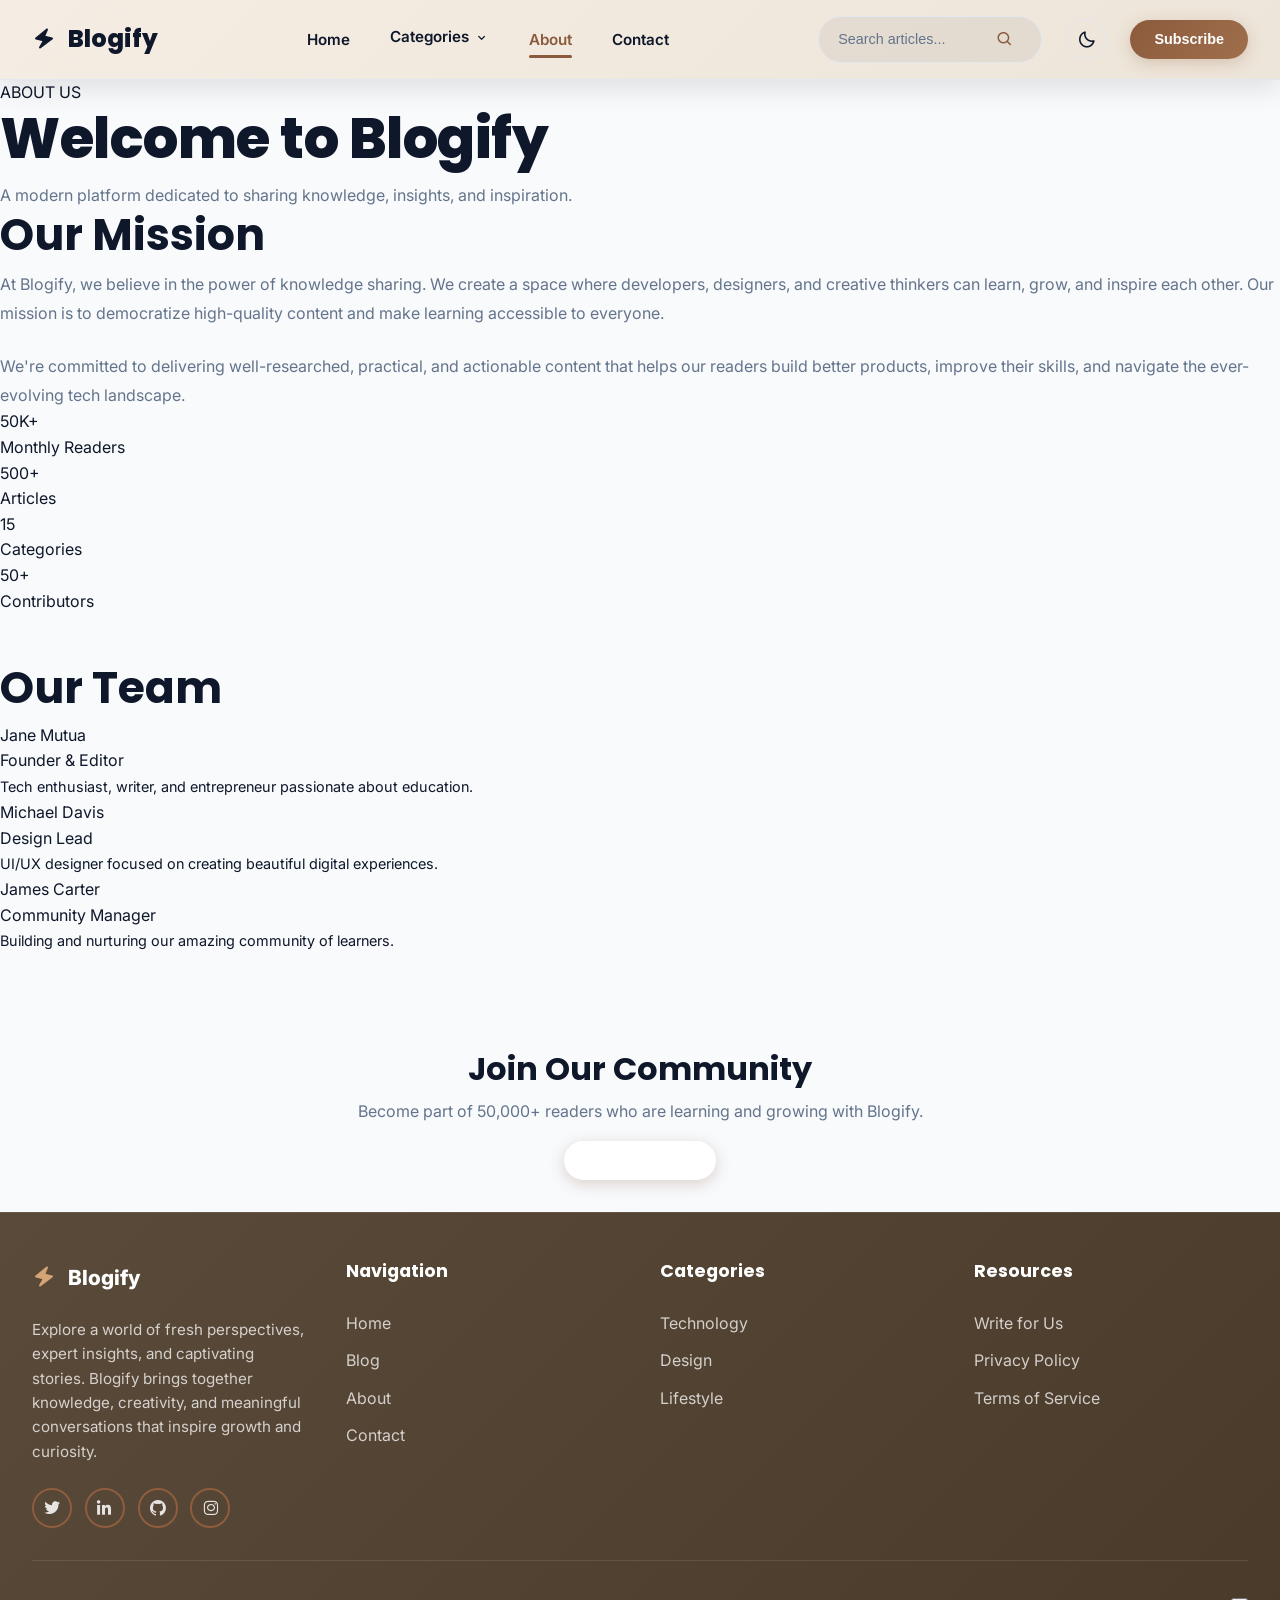
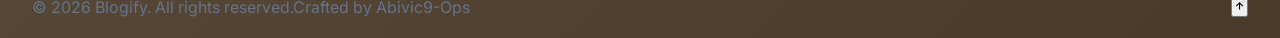
==== about.html @ 75403046 "Added the index and about pages" ====
<!DOCTYPE html>
<html lang="en">

<head>
    <meta charset="UTF-8">
    <meta name="viewport" content="width=device-width, initial-scale=1.0">
    <title>Contact Page | Blogify</title>
    <!-- Boxicons Icon Library -->
    <link href='https://unpkg.com/boxicons@2.1.4/css/boxicons.min.css' rel='stylesheet'>
    <!-- Single Consolidated Stylesheet -->
    <link rel="stylesheet" href="style.css">
    <link rel="preconnect" href="https://fonts.googleapis.com">
    <link rel="preconnect" href="https://fonts.gstatic.com" crossorigin>
    <link
        href="https://fonts.googleapis.com/css2?family=Poppins:wght@400;500;600;700&family=Inter:wght@300;400;500;600&family=Manrope:wght@400;600;700&display=swap"
        rel="stylesheet">
</head>

<body>
    <nav class="navbar">
        <div class="navbar-container">
            <div class="logo">
                <i class='bx bxs-zap'></i>
                <span class="logo-text">Blogify</span>
            </div>
            <button class="hamburger" id="hamburger">
                <span></span><span></span><span></span></button>
            <ul class="nav-menu" id="nav-menu">
                <li><a href="index.html" class="nav-link">Home</a></li>
                <li class="dropdown"><a href="blog.html" class="nav-link dropdown-toggle">
                        Categories
                        <i class='bx bx-chevron-down'></i>
                    </a>

                    <ul class="dropdown-menu">
                        <li><a href="#">Technology</a></li>
                        <li><a href="#">Programming</a></li>
                        <li><a href="#">AI & Machine Learning</a></li>
                        <li><a href="#">Web Development</a></li>
                        <li><a href="#">UI/UX Design</a></li>
                        <li><a href="#">Cybersecurity</a></li>
                    </ul>
                </li>
                <li><a href="about.html" class="nav-link ">About</a></li>
                <li><a href="contact.html" class="nav-link">Contact</a></li>
            </ul>
            <div class="navbar-right">
                <div class="search-bar">
                    <input type="text" placeholder="Search articles..." class="search-input">
                    <button class="search-btn"><i class='bx bx-search'></i></button>
                </div>
                <button class="dark-mode-toggle" id="dark-mode-toggle">
                    <i class='bx bx-moon'></i>
                </button>
                <button class="subscribe-btn">Subscribe</button>
            </div>
        </div>
    </nav>

      <div class="about-section">
        <span class="section-label">ABOUT US</span>
        <h1 class="hero-title">Welcome to Blogify</h1>
        <p class="hero-subtitle">A modern platform dedicated to sharing knowledge, insights, and inspiration.</p>

        <div class="about-grid">
            <div>
                <h2>Our Mission</h2>
                <p>At Blogify, we believe in the power of knowledge sharing. We create a space where developers, designers, and creative thinkers can learn, grow, and inspire each other. Our mission is to democratize high-quality content and make learning accessible to everyone.</p>
                <p style="margin-top: 1.5rem;">We're committed to delivering well-researched, practical, and actionable content that helps our readers build better products, improve their skills, and navigate the ever-evolving tech landscape.</p>
            </div>
            <div class="about-image"></div>
        </div>

        <div class="stats-grid">
            <div class="stat-card">
                <div class="stat-number">50K+</div>
                <div class="stat-label">Monthly Readers</div>
            </div>
            <div class="stat-card">
                <div class="stat-number">500+</div>
                <div class="stat-label">Articles</div>
            </div>
            <div class="stat-card">
                <div class="stat-number">15</div>
                <div class="stat-label">Categories</div>
            </div>
            <div class="stat-card">
                <div class="stat-number">50+</div>
                <div class="stat-label">Contributors</div>
            </div>
        </div>

        <h2 style="margin-top: 3rem;">Our Team</h2>
        <div class="team-grid">
            <div class="team-member">
                <div class="team-avatar"></div>
                <div class="team-name">Jane Mutua</div>
                <div class="team-role">Founder & Editor</div>
                <p style="font-size: 0.9rem; color: var(--text-light);">Tech enthusiast, writer, and entrepreneur passionate about education.</p>
            </div>
            <div class="team-member">
                <div class="team-avatar"></div>
                <div class="team-name">Michael Davis</div>
                <div class="team-role">Design Lead</div>
                <p style="font-size: 0.9rem; color: var(--text-light);">UI/UX designer focused on creating beautiful digital experiences.</p>
            </div>
            <div class="team-member">
                <div class="team-avatar"></div>
                <div class="team-name">James Carter</div>
                <div class="team-role">Community Manager</div>
                <p style="font-size: 0.9rem; color: var(--text-light);">Building and nurturing our amazing community of learners.</p>
            </div>
        </div>

        <div style="margin-top: 4rem; padding: 2rem; background: linear-gradient(135deg, var(--primary-purple) 0%, var(--primary-violet) 100%); border-radius: 12px; color: white; text-align: center;">
            <h3>Join Our Community</h3>
            <p>Become part of 50,000+ readers who are learning and growing with Blogify.</p>
            <button class="subscribe-btn" style="margin-top: 1rem; background: white; color: var(--primary-purple);">Subscribe Now</button>
        </div>
    </div>


    <footer class="footer">
        <div class="footer-container">
            <div class="footer-section">
                <div class="footer-logo">
                    <i class='bx bxs-zap'></i>
                    <span class="logo-text">Blogify</span>
                </div>
                <p class="footer-desc">
                    Explore a world of fresh perspectives, expert insights, and captivating stories. Blogify brings
                    together knowledge, creativity, and meaningful conversations that inspire growth and curiosity.
                </p>
                <div class="footer-social-handles">
                    <div class="social-icon"><i class='bx bxl-twitter'></i></div>
                    <div class="social-icon"><i class='bx bxl-linkedin'></i></div>
                    <div class="social-icon"><i class='bx bxl-github'></i></div>
                    <div class="social-icon"><i class='bx bxl-instagram'></i></div>
                </div>
            </div>
            <div class="footer-section">
                <h4 class="footer-title">Navigation</h4>
                <ul class="footer-links">
                    <li><a href="index.html">Home</a></li>
                    <li><a href="blog.html">Blog</a></li>
                    <li><a href="about.html">About</a></li>
                    <li><a href="contact.html">Contact</a></li>
                </ul>
            </div>
            <div class="footer-section">
                <h4 class="footer-title">Categories</h4>
                <ul class="footer-links">
                    <li><a href="#">Technology</a></li>
                    <li><a href="#">Design</a></li>
                    <li><a href="#">Lifestyle</a></li>
                </ul>
            </div>
            <div class="footer-section">
                <h4 class="footer-title">Resources</h4>
                <ul class="footer-links">
                    <li><a href="#">Write for Us</a></li>
                    <li><a href="#">Privacy Policy</a></li>
                    <li><a href="#">Terms of Service</a></li>
                </ul>
            </div>
        </div>
        <div class="footer-bottom">
            <p>&copy; 2026 Blogify. All rights reserved.Crafted by Abivic9-Ops</p>
            <button class="back-to-top" id="back-to-top" aria-label="Back to top"><i
                    class='bx bx-up-arrow-alt'></i></button>
        </div>
    </footer>


    <script src="blogify.js"></script>
</body>

</html>
---- style.css ----
/* ========================================
   BLOGIFY - COMPLETE STYLESHEET
   Dark/Light Mode • Sticky Layout • Smooth Transitions
   ======================================== */

/* COLOR SYSTEM WITH DARK MODE */
:root {
    /* Light Mode Colors */
    --bg-primary: #ffffff;
    --bg-secondary: #f8fafc;
    --text-primary: #0f172a;
    --text-secondary: #64748b;
    --accent-primary: #8b5a3c;
    --accent-secondary: #a0704d;
    --accent-tertiary: #d4a574;
    --border-light: #e2e8f0;
    --shadow-sm: 0 2px 4px rgba(0, 0, 0, 0.05);
    --shadow-md: 0 10px 25px rgba(0, 0, 0, 0.1);
    --shadow-lg: 0 20px 40px rgba(0, 0, 0, 0.15);
    --transition-smooth: all 0.35s cubic-bezier(0.4, 0, 0.2, 1);
    --navbar-bg: linear-gradient(135deg, #f5ede3 0%, #ede5d9 100%);
    --footer-bg: linear-gradient(135deg, #5a4a3a 0%, #4a3a2a 100%);
}

body.dark-mode {
    --bg-primary: #1a1a1a;
    --bg-secondary: #2d2d2d;
    --text-primary: #f0f0f0;
    --text-secondary: #b0b0b0;
    --accent-primary: #c89860;
    --accent-secondary: #d4a574;
    --border-light: #404040;
    --navbar-bg: linear-gradient(135deg, #3a3530 0%, #2a241f 100%);
    --footer-bg: linear-gradient(135deg, #2a2420 0%, #1a1410 100%);
}

/* RESET & BASE STYLES */
* {
    margin: 0;
    padding: 0;
    box-sizing: border-box;
}

html {
    scroll-behavior: smooth;
}

body {
    font-family: 'Inter', 'Segoe UI', sans-serif;
    font-size: 16px;
    line-height: 1.6;
    color: var(--text-primary);
    background-color: var(--bg-secondary);
    overflow-x: hidden;
    transition: var(--transition-smooth);
}


/* TYPOGRAPHY */
h1,
h2,
h3,
h4,
h5,
h6 {
    font-family: 'Poppins', 'Segoe UI', sans-serif;
    font-weight: 700;
    line-height: 1.2;
    margin-bottom: 0.5rem;
    color: var(--text-primary);
}

h1 {
    font-size: clamp(2.2rem, 6vw, 3.5rem);
    font-weight: 800;
    letter-spacing: -0.5px;
}

h2 {
    font-size: clamp(1.8rem, 4vw, 2.75rem);
    font-weight: 700;
}

h3 {
    font-size: clamp(1.4rem, 3vw, 2rem);
    font-weight: 700;
}

h4 {
    font-size: 1.25rem;
    font-weight: 600;
}

p {
    color: var(--text-secondary);
    line-height: 1.8;
}

a {
    color: var(--accent-primary);
    text-decoration: none;
    transition: var(--transition-smooth);
}

a:hover {
    color: var(--accent-secondary);
}

.nav-link:hover {
    text-decoration: none;
}

/* NAVBAR (STICKY) */
.navbar {
    position: sticky;
    top: 0;
    z-index: 1000;
    background: var(--navbar-bg);
    box-shadow: var(--shadow-md);
    backdrop-filter: blur(10px);
    border-bottom: 1px solid var(--border-light);
    transition: var(--transition-smooth);
}

.navbar-container {
    max-width: 1440px;
    margin: 0 auto;
    padding: 1rem 2rem;
    display: flex;
    justify-content: space-between;
    align-items: center;
    gap: 2rem;
}

.logo {
    display: flex;
    align-items: center;
    gap: 0.75rem;
    font-family: 'Poppins', sans-serif;
    font-size: 1.5rem;
    font-weight: 800;
    color: var(--text-primary);
    cursor: pointer;
}

.logo-icon {
    font-size: 1.75rem;
    color: var(--accent-primary);
}

.nav-menu {
    display: flex;
    list-style: none;
    gap: 2.5rem;
    align-items: center;
}

.nav-link {
    color: var(--text-primary);
    font-weight: 600;
    font-size: 0.95rem;
    position: relative;
    transition: var(--transition-smooth);
    padding-bottom: 0.25rem;
}

.nav-link::after {
    content: '';
    position: absolute;
    bottom: -5px;
    left: 0;
    width: 0;
    height: 2.5px;
    background: var(--accent-primary);
    transition: width 0.35s ease;
    border-radius: 2px;
}

.nav-link:hover::after,
.nav-link.active::after {
    width: 100%;
}

.nav-link:hover {
    color: var(--accent-secondary);
}

.nav-link.active {
    color: var(--accent-primary);
}

.dropdown-arrow {
    font-size: 0.7rem;
    margin-left: 0.5rem;
    transition: transform 0.3s ease;
}

.navbar-right {
    display: flex;
    align-items: center;
    gap: 1.5rem;
}

.search-bar {
    display: flex;
    align-items: center;
    background: rgba(0, 0, 0, 0.05);
    border-radius: 25px;
    padding: 0.6rem 1.2rem;
    border: 1.5px solid var(--border-light);
    transition: var(--transition-smooth);
}

.search-bar:focus-within {
    background: rgba(0, 0, 0, 0.08);
    border-color: var(--accent-primary);
    box-shadow: 0 0 10px rgba(139, 90, 60, 0.1);
}

.search-input {
    background: none;
    border: none;
    color: var(--text-primary);
    font-size: 0.9rem;
    width: 150px;
    outline: none;
}

.search-input::placeholder {
    color: var(--text-secondary);
}

.search-btn {
    background: none;
    border: none;
    color: var(--accent-primary);
    cursor: pointer;
    font-size: 1.1rem;
    transition: var(--transition-smooth);
    padding: 0.25rem 0.5rem;
    display: flex;
    align-items: center;
}

.search-btn:hover {
    transform: scale(1.15);
    color: var(--accent-secondary);
}

.subscribe-btn {
    padding: 0.7rem 1.5rem;
    background: linear-gradient(135deg, var(--accent-primary), var(--accent-secondary));
    color: #ffffff;
    border: none;
    border-radius: 20px;
    font-weight: 600;
    cursor: pointer;
    transition: var(--transition-smooth);
    font-size: 0.9rem;
    box-shadow: 0 4px 15px rgba(139, 90, 60, 0.25);
}

.subscribe-btn:hover {
    transform: translateY(-2px);
    box-shadow: 0 6px 20px rgba(139, 90, 60, 0.35);
}

.dark-mode-toggle {
    background: none;
    border: 1.5px solid var(--border-light);
    color: var(--text-primary);
    cursor: pointer;
    font-size: 1.2rem;
    padding: 0.5rem;
    border-radius: 20px;
    transition: var(--transition-smooth);
    display: flex;
    align-items: center;
    justify-content: center;
    width: 40px;
    height: 40px;
}

.dark-mode-toggle:hover {
    background: rgba(139, 90, 60, 0.1);
    border-color: var(--accent-primary);
    transform: rotate(20deg);
}

.hamburger {
    display: none;
    flex-direction: column;
    background: none;
    border: none;
    cursor: pointer;
    gap: 6px;
}

.hamburger span {
    width: 25px;
    height: 3px;
    background: var(--text-primary);
    border-radius: 2px;
    transition: var(--transition-smooth);
}

.hamburger.active span:nth-child(1) {
    transform: rotate(45deg) translate(10px, 10px);
}

.hamburger.active span:nth-child(2) {
    opacity: 0;
}

.hamburger.active span:nth-child(3) {
    transform: rotate(-45deg) translate(7px, -7px);
}




.dropdown {
    position: relative;
}

.dropdown-toggle {
    display: flex;
    align-items: center;
    gap: 5px;
}

.dropdown-menu {
    position: absolute;
    top: 120%;
    left: 0;
    min-width: 220px;
    background: #fff;
    border-radius: 12px;
    box-shadow: 0 10px 30px rgba(0, 0, 0, 0.1);
    list-style: none;
    padding: 10px 0;
    opacity: 0;
    visibility: hidden;
    /* transform: translateY(10px); */
    transition: all 0.3s ease;
    z-index: 1000;
}

.dropdown-menu li a {
    display: block;
    padding: 12px 20px;
    color: #333;
    text-decoration: none;
    transition: 0.3s;
}

.dropdown-menu li a:hover {
    background: #f5f5f5;
    color: #6C63FF;
}

.dropdown:hover .dropdown-menu {
    opacity: 1;
    visibility: visible;
    transform: translateY(0);
}

.dropdown:hover .bx-chevron-down {
    transform: rotate(180deg);
}

.bx-chevron-down {
    transition: 0.3s;
}

/* FOOTER (STICKY TO BOTTOM)*/
.footer {
    background: var(--footer-bg);
    color: rgba(255, 255, 255, 0.85);
    padding: 3rem 2rem 1rem;
    margin-top: auto;
    border-top: 1px solid rgba(255, 255, 255, 0.1);
}

.footer-container {
    max-width: 1440px;
    margin: 0 auto;
    display: grid;
    grid-template-columns: repeat(auto-fit, minmax(250px, 1fr));
    gap: 2.5rem;
    margin-bottom: 2rem;
}

.footer-section {
    display: flex;
    flex-direction: column;
    gap: 1rem;
}

.footer-logo {
    display: flex;
    align-items: center;
    gap: 0.75rem;
    font-size: 1.3rem;
    font-weight: 800;
    color: #ffffff;
    margin-bottom: 0.5rem;
}

.footer-logo i {
    font-size: 1.5rem;
    color: var(--accent-tertiary);
}

.footer-desc {
    color: rgba(255, 255, 255, 0.75);
    font-size: 0.95rem;
    line-height: 1.6;
    max-width: 320px;
}

.social-links {
    display: flex;
    gap: 1rem;
    margin-top: 1rem;
}

.footer-social-handles{
    display: flex;
    gap:0.8rem;
    margin-top: 0.5rem;
}

.footer-title {
    font-size: 1.1rem;
    margin-bottom: 0.8rem;
    color: #ffffff;
    font-weight: 700;
}

.footer-links {
    list-style: none;
    display: flex;
    flex-direction: column;
    gap: 0.75rem;
}

.footer-links li {
    transition: var(--transition-smooth);
}

.footer-links a {
    color: rgba(255, 255, 255, 0.75);
    transition: var(--transition-smooth);
    font-size: 1rem;
    display: flex;
    align-items: center;
    gap: 0.4rem;
}

.footer-links a:hover {
    color: #ffffff;
    transform: translateX(4px);
    text-decoration: none;
}

.footer-bottom {
    display: flex;
    justify-content: space-between;
    align-items: center;
    padding-top: 2rem;
    border-top: 1px solid rgba(255, 255, 255, 0.1);
    flex-wrap: wrap;
    gap: 1rem;
}

.footer-copyright {
    color: rgba(255, 255, 255, 0.6);
    font-size: 0.9rem;
}

.footer-legal {
    display: flex;
    gap: 2rem;
    list-style: none;
}

.footer-legal a {
    color: rgba(255, 255, 255, 0.6);
    font-size: 0.9rem;
    transition: var(--transition-smooth);
}

.footer-legal a:hover {
    color: #ffffff;
}


/* Contact Page Styles */
.contact-section {
    max-width: 1000px;
    margin: 0 auto;
    padding: 3rem 2rem;
}

.contact-grid {
    display: grid;
    grid-template-columns: 1fr 1fr;
    gap: 3rem;
    margin: 3rem 0;
}

.contact-form {
    display: flex;
    flex-direction: column;
    gap: 1.5rem;
}

.form-group {
    display: flex;
    flex-direction: column;
}

.form-label {
    font-weight: 600;
    margin-bottom: 0.5rem;
}

.form-input,
.form-textarea {
    padding: 0.75rem 1rem;
    border: 2px solid var(--border-color);
    border-radius: 8px;
    font-size: 1rem;
    font-family: 'Inter', sans-serif;
    transition: var(--transition-smooth);
}

.form-input:focus,
.form-textarea:focus {
    outline: none;
    border-color: var(--primary-purple);
    box-shadow: 0 0 0 3px rgba(124, 58, 237, 0.1);
}

.form-textarea {
    resize: vertical;
    min-height: 150px;
}

.form-submit {
    padding: 1.2rem;
    background: #8e5d3e;
    color: #fff;
    /* background: linear-gradient(135deg, var(--primary-purple), var(--primary-violet));
    color: #8e5d3e;*/
     border:none; 
    border-radius: 12px 18px;
    font-weight: 600;
    cursor: pointer;
    transition: var(--transition-smooth);
}

.form-submit:hover {
    background: #8e5d3e;
    color: #fff;
    transform: translateY(-2px);
    box-shadow: 0 6px 20px rgba(124, 58, 237, 0.4);
}

.contact-info {
    display: flex;
    flex-direction: column;
    gap: 2rem;
}

.info-card {
    padding: 1.5rem;
    background: var(--bg-white);
    border-radius: 12px;
    box-shadow: var(--shadow-md);
    justify-content: center;
}

.info-icon {
    font-size: 1.5rem;
    margin-bottom: 0.5rem;
}

.info-title {
    font-weight: 600;
    margin-bottom: 0.5rem;
}

.info-text {
    color: var(--text-light);
}

.social-icons {
    display: flex;
    gap: 1rem;
    margin-top: 1rem;
}

.social-icon {
    display: inline-flex;
    align-items: center;
    justify-content: center;
    border: 2px solid #8e5d3e;
    width: 40px;
    height: 40px;
    background: var(--bg-light);
    border-radius: 50%;
    cursor: pointer;
    transition: var(--transition-smooth);
}

.social-icon i{
    font-size: 1.2rem;
}

.social-icon:hover {
    background:#8e5d3e;
    color: #fff;
    transform: translateY(-5px);
}

.faq-section {
    margin-top: 4rem;
}

.accordion {
    margin-top: 2rem;
}

.accordion-item {
    margin-bottom: 1rem;
    border: 1px solid var(--border-color);
    border-radius: 8px;
    overflow: hidden;
}

.accordion-header {
    padding: 1.5rem;
    background: var(--bg-white);
    cursor: pointer;
    display: flex;
    justify-content: space-between;
    align-items: center;
    transition: var(--transition-smooth);
}

.accordion-header:hover {
    background: var(--bg-light);
}

.accordion-icon {
color: #8b5a3c;
    font-size:1.8rem;
    transition: transform 0.3s ease;
}

.accordion-item.active .accordion-icon {
    transform: rotate(180deg);
}

.accordion-content {
    max-height: 0;
    overflow: hidden;
    transition: max-height 0.3s ease;
}

.accordion-item.active .accordion-content {
    max-height: 500px;
}

.accordion-text {
    padding: 1.5rem;
    background: var(--bg-light);
    color: var(--text-light);
}

/* Media Query for the contact page */
@media (max-width: 768px) {
    .contact-grid {
        grid-template-columns: 1fr;
    }
}
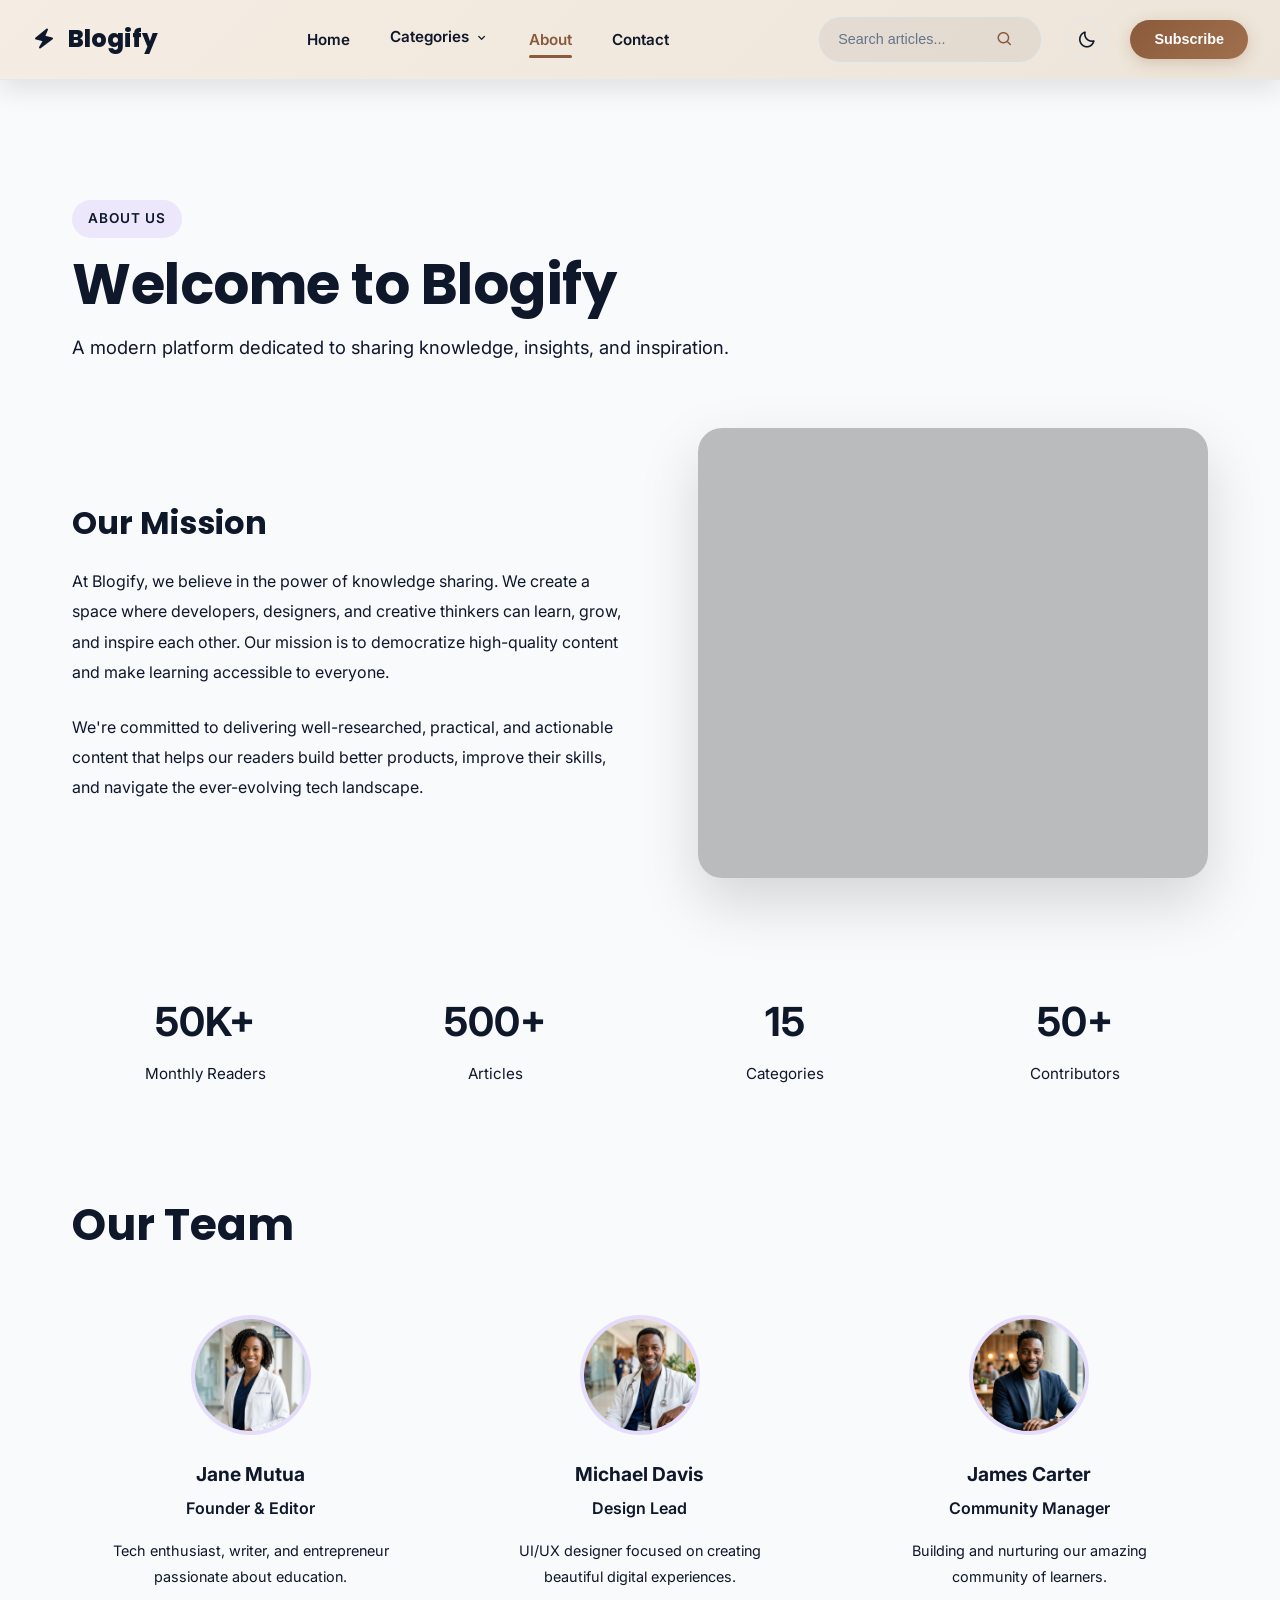
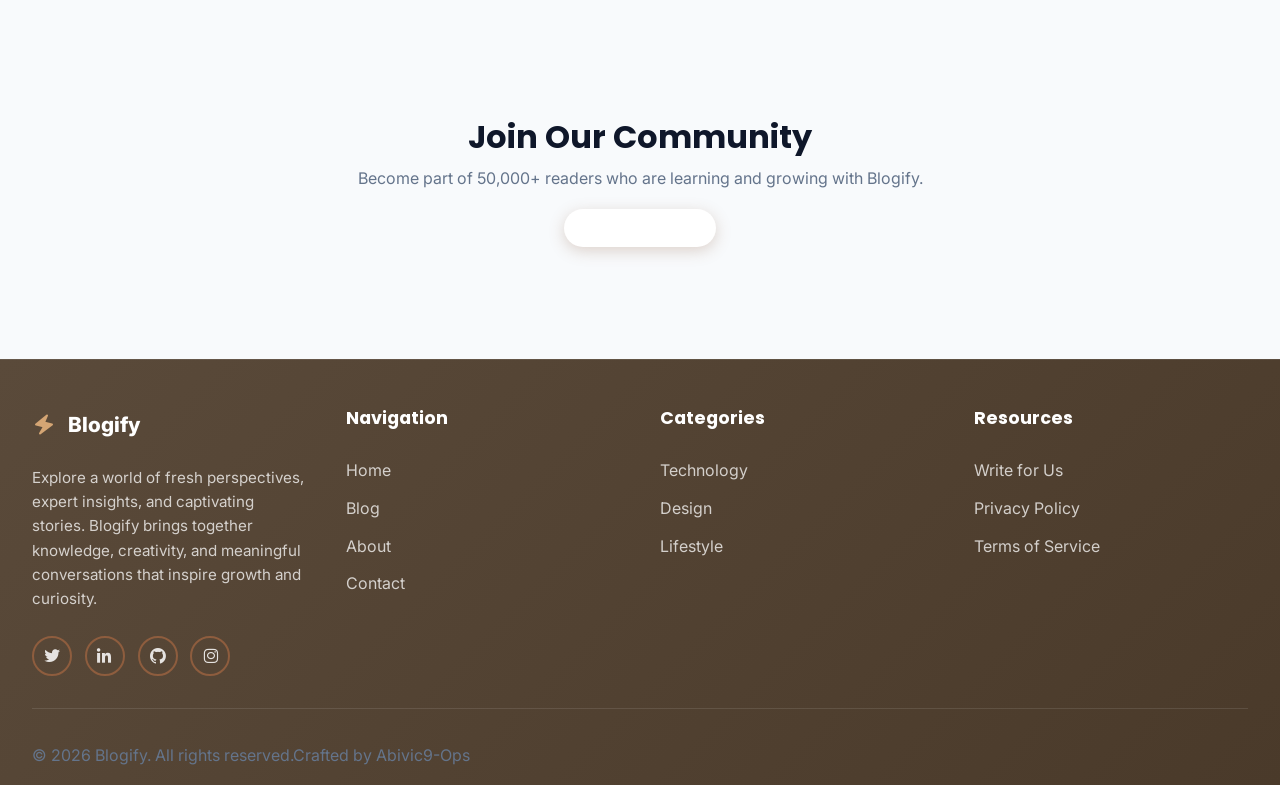
==== commit af41444b: "Udated the imaged and author avatars while adjusting card styling" ====
--- a/about.html
+++ b/about.html
@@ -93,19 +93,19 @@
         <h2 style="margin-top: 3rem;">Our Team</h2>
         <div class="team-grid">
             <div class="team-member">
-                <div class="team-avatar"></div>
+                <div class="team-avatar"><img src="assets/images/dr_emma_chen_1781419076786.png" alt="Jane Mutua" style="width:100%; height:100%; border-radius:50%; object-fit:cover;"></div>
                 <div class="team-name">Jane Mutua</div>
                 <div class="team-role">Founder & Editor</div>
                 <p style="font-size: 0.9rem; color: var(--text-light);">Tech enthusiast, writer, and entrepreneur passionate about education.</p>
             </div>
             <div class="team-member">
-                <div class="team-avatar"></div>
+                <div class="team-avatar"><img src="assets/images/michael_johnson_1781419089855.png" alt="Michael Davis" style="width:100%; height:100%; border-radius:50%; object-fit:cover;"></div>
                 <div class="team-name">Michael Davis</div>
                 <div class="team-role">Design Lead</div>
                 <p style="font-size: 0.9rem; color: var(--text-light);">UI/UX designer focused on creating beautiful digital experiences.</p>
             </div>
             <div class="team-member">
-                <div class="team-avatar"></div>
+                <div class="team-avatar"><img src="assets/images/alex_gitau_1781419058835.png" alt="James Carter" style="width:100%; height:100%; border-radius:50%; object-fit:cover;"></div>
                 <div class="team-name">James Carter</div>
                 <div class="team-role">Community Manager</div>
                 <p style="font-size: 0.9rem; color: var(--text-light);">Building and nurturing our amazing community of learners.</p>
--- a/style.css
+++ b/style.css
@@ -317,8 +317,6 @@
 }
 
 
-
-
 .dropdown {
     position: relative;
 }
@@ -495,6 +493,873 @@
     color: #ffffff;
 }
 
+/*===== BLOG PAGE==== */
+
+/*  MAIN LAYOUT */
+.main-wrapper {
+    max-width: 1440px;
+    margin: 0 auto;
+    padding: 3rem 2rem;
+    display: flex;
+    gap: 2rem;
+    align-items: flex-start;
+    min-height: calc(100vh - 200px);
+}
+
+.main-content {
+    flex: 1;
+    min-width: 0;
+}
+
+
+/*  FEATURED ARTICLES */
+.featured-articles {
+    display: flex;
+    flex-direction: column;
+    gap: 2rem;
+    margin-bottom: 3rem;
+}
+
+.article-card {
+    background: var(--bg-primary);
+    border-radius: 12px;
+    overflow: hidden;
+    box-shadow: var(--shadow-md);
+    transition: var(--transition-smooth);
+    display: flex;
+    gap: 1.5rem;
+    border: 1px solid var(--border-light);
+}
+
+.article-card:hover {
+    box-shadow: var(--shadow-lg);
+    transform: translateY(-2px);
+    border-color: var(--accent-primary);
+}
+
+.article-card.featured {
+    display: flex;
+    flex-direction: row;
+}
+
+.article-image {
+    flex-shrink: 0;
+    width: 300px;
+    /* max-height: 250px; */
+    /* height: auto; */
+    /* overflow: hidden; */
+    border-radius: 12px;
+            transform: scale(0.95);
+    background: var(--bg-secondary);
+}
+
+.article-image img {
+    /* display: block; */
+    width: 100%;
+    height: 100%;
+    object-fit: cover;
+    object-position: center;
+    transition: transform 0.4s ease;
+    /* min-height: 250px; */
+
+}
+
+.article-card:hover .article-image img {
+    /* transform: scale(1.05); */
+}
+
+.article-content {
+    flex: 1;
+    padding: 1.75rem;
+    display: flex;
+    flex-direction: column;
+    justify-content: space-between;
+}
+
+.category-tag {
+    display: inline-block;
+    font-size: 0.7rem;
+    font-weight: 700;
+    letter-spacing: 1px;
+    padding: 0.5rem 1rem;
+    border-radius: 20px;
+    width: fit-content;
+    margin-bottom: 1rem;
+    text-transform: uppercase;
+}
+
+.category-tag.technology {
+    background: rgba(139, 90, 60, 0.1);
+    color: var(--accent-primary);
+}
+
+.category-tag.design {
+    background: rgba(160, 112, 77, 0.1);
+    color: var(--accent-secondary);
+}
+
+.category-tag.lifestyle {
+    background: rgba(212, 165, 116, 0.1);
+    color: var(--accent-tertiary);
+}
+
+.category-tag.productivity {
+    background: rgba(139, 90, 60, 0.08);
+    color: var(--accent-primary);
+}
+
+.category-tag.business {
+    background: rgba(160, 112, 77, 0.08);
+    color: var(--accent-secondary);
+}
+
+.article-title {
+    font-family: 'Poppins', sans-serif;
+    font-size: 1.5rem;
+    margin-bottom: 0.75rem;
+    line-height: 1.3;
+    font-weight: 700;
+}
+
+.article-excerpt {
+    color: var(--text-secondary);
+    margin-bottom: 1rem;
+    line-height: 1.7;
+}
+
+.article-meta {
+    display: flex;
+    align-items: center;
+    gap: 0.75rem;
+    margin-bottom: 1rem;
+}
+
+.author-avatar {
+    width: 40px;
+    height: 40px;
+    min-width: 40px;
+    border-radius: 50%;
+    object-fit: cover;
+    object-position: center;
+    border: 2px solid var(--border-light);
+    background: var(--bg-secondary);
+    flex-shrink: 0;
+}
+
+.meta-info {
+    display: flex;
+    flex-direction: column;
+}
+
+.author-name {
+    font-weight: 600;
+    font-size: 0.9rem;
+    color: var(--text-primary);
+}
+
+.article-date {
+    font-size: 0.8rem;
+    color: var(--text-secondary);
+}
+
+.article-footer {
+    display: flex;
+    justify-content: space-between;
+    align-items: center;
+}
+
+.read-time {
+    font-size: 0.85rem;
+    color: var(--text-secondary);
+    display: flex;
+    align-items: center;
+    gap: 0.4rem;
+}
+
+.read-more {
+    font-weight: 600;
+    color: var(--accent-primary);
+    transition: var(--transition-smooth);
+    display: inline-flex;
+    align-items: center;
+    gap: 0.4rem;
+}
+
+.read-more:hover {
+    color: var(--accent-secondary);
+    transform: translateX(4px);
+}
+
+/* PAGINATION */
+.pagination {
+    display: flex;
+    justify-content: center;
+    align-items: center;
+    gap: 0.75rem;
+    margin: 3rem 0;
+    flex-wrap: wrap;
+}
+
+.page-btn {
+    padding: 0.75rem 1.2rem;
+    background: var(--bg-primary);
+    border: 1.5px solid var(--border-light);
+    border-radius: 20px;
+    cursor: pointer;
+    font-weight: 600;
+    transition: var(--transition-smooth);
+    display: flex;
+    align-items: center;
+    gap: 0.4rem;
+}
+
+.page-btn:hover {
+    border-color: var(--accent-primary);
+    color: var(--accent-primary);
+    transform: translateY(-2px);
+}
+
+.page-btn.active {
+    background: linear-gradient(135deg, var(--accent-primary), var(--accent-secondary));
+    color: #ffffff;
+    border-color: var(--accent-primary);
+}
+
+.page-dots {
+    color: var(--text-secondary);
+    margin: 0 0.5rem;
+}
+
+.page-btn.next {
+    margin-left: 1rem;
+} 
+
+/* SIDEBAR */
+.sidebar {
+    width: 320px;
+    display: flex;
+    flex-direction: column;
+    gap: 2rem;
+}
+
+.sidebar-card {
+    background: var(--bg-primary);
+    border-radius: 12px;
+    padding: 1.75rem;
+    box-shadow: var(--shadow-md);
+    transition: var(--transition-smooth);
+    border: 1px solid var(--border-light);
+}
+
+.sidebar-card:hover {
+    box-shadow: var(--shadow-lg);
+    border-color: var(--accent-primary);
+}
+
+/* About Me Card */
+.about-card {
+    text-align: center;
+    padding: 2rem 1.5rem;
+}
+
+.author-section {
+    margin-bottom: 1.5rem;
+}
+
+.author-profile-image {
+    width: 100px;
+    height: 100px;
+    min-width: 100px;
+    border-radius: 50%;
+    object-fit: cover;
+    object-position: center;
+    border: 3px solid var(--accent-primary);
+    margin: 0 auto 1rem;
+    display: block;
+    transition: var(--transition-smooth);
+    background: var(--bg-secondary);
+    flex-shrink: 0;
+}
+
+.author-profile-image:hover {
+    transform: scale(1.08);
+    box-shadow: 0 8px 20px rgba(139, 90, 60, 0.2);
+}
+
+.author-name {
+    font-size: 1.4rem;
+    margin-bottom: 0.75rem;
+}
+
+.about-text {
+    font-size: 0.95rem;
+    line-height: 1.7;
+    margin-bottom: 1.5rem;
+}
+
+.learn-more {
+    color: var(--accent-primary);
+    font-weight: 600;
+    text-decoration: none;
+    display: inline-block;
+    transition: var(--transition-smooth);
+}
+
+.learn-more:hover {
+    color: var(--accent-secondary);
+    transform: translateX(4px);
+}
+
+/* Popular Posts */
+.popular-list {
+    list-style: none;
+}
+
+.popular-item {
+    display: flex;
+    gap: 1rem;
+    padding: 1rem 0;
+    border-bottom: 1px solid var(--border-light);
+    transition: var(--transition-smooth);
+}
+
+.popular-item:last-child {
+    border-bottom: none;
+}
+
+.popular-item:hover {
+    padding-left: 0.5rem;
+}
+
+.popular-thumbnail {
+    width: 70px;
+    height: 60px;
+    border-radius: 8px;
+    overflow: hidden;
+    flex-shrink: 0;
+}
+
+.popular-thumbnail img {
+    width: 100%;
+    height: 100%;
+    object-fit: cover;
+}
+
+.popular-info {
+    flex: 1;
+    display: flex;
+    flex-direction: column;
+    justify-content: center;
+}
+
+.popular-title {
+    font-size: 0.9rem;
+    font-weight: 600;
+    margin-bottom: 0.25rem;
+    color: var(--text-primary);
+}
+
+.popular-date {
+    font-size: 0.75rem;
+    color: var(--text-secondary);
+
+}
+
+.expand-btn {
+   background: #8e5d3e;
+   align-items: right;
+   padding: 12px 18px;
+   border-radius: 20px;
+   cursor: pointer;
+   transition: var(--transition-smooth);
+   border: none;
+   width: 40%;
+}
+
+.expand-btn:hover {
+    background: #e8a774;
+    transform: scale(1.05);
+    border-color: #e8a774;  
+}
+
+/* Newsletter Card */
+
+.newsletter-card {
+    text-align: center;
+    background: linear-gradient(135deg, rgba(139, 90, 60, 0.05), rgba(160, 112, 77, 0.05));
+}
+
+.newsletter-title {
+    font-size: 1.2rem;
+    margin-bottom: 0.5rem;
+}
+
+.newsletter-text {
+    font-size: 0.9rem;
+    margin-bottom: 1.5rem;
+}
+
+.newsletter-form {
+    display: flex;
+    flex-direction: column;
+    gap: 0.75rem;
+}
+
+.newsletter-input {
+    padding: 0.7rem 1rem;
+    border: 1.5px solid var(--border-light);
+    border-radius: 8px;
+    background: var(--bg-secondary);
+    color: var(--text-primary);
+    font-size: 0.9rem;
+    transition: var(--transition-smooth);
+}
+
+.newsletter-input:focus {
+    outline: none;
+    border-color: var(--accent-primary);
+    box-shadow: 0 0 0 3px rgba(139, 90, 60, 0.1);
+}
+
+.newsletter-button {
+    padding: 0.7rem 1.5rem;
+    background: linear-gradient(135deg, var(--accent-primary), var(--accent-secondary));
+    color: #ffffff;
+    border: none;
+    border-radius: 8px;
+    font-weight: 600;
+    cursor: pointer;
+    transition: var(--transition-smooth);
+}
+
+.newsletter-button:hover {
+    transform: scale(1.02);
+    box-shadow: 0 4px 12px rgba(139, 90, 60, 0.2);
+}
+
+.sidebar-label {
+    display: block;
+    font-size: 0.75rem;
+    font-weight: 800;
+    letter-spacing: 1.5px;
+    color: var(--accent-primary);
+    text-transform: uppercase;
+    margin-bottom: 1rem;
+}
+
+/* Categories Card */
+.categories-list {
+    list-style: none;
+}
+
+.category-item {
+    display: flex;
+    align-items: center;
+    justify-content: space-between;
+    padding: 0.75rem 0;
+    border-bottom: 1px solid var(--border-light);
+    transition: var(--transition-smooth);
+}
+
+.category-item:last-child {
+    border-bottom: none;
+}
+
+.category-item:hover {
+    padding-left: 0.5rem;
+    color: var(--accent-primary);
+}
+
+.category-icon {
+    font-size: 1.2rem;
+    margin-right: 0.75rem;
+}
+
+.category-name {
+    flex: 1;
+    font-size: 0.95rem;
+    font-weight: 500;
+}
+
+.category-count {
+    font-size: 0.85rem;
+    color: var(--text-secondary);
+    background: var(--bg-secondary);
+    padding: 0.25rem 0.75rem;
+    border-radius: 12px;
+}
+
+/* NEWSLETTER CTA SECTION */
+.newsletter-cta-section {
+    background: linear-gradient(135deg, var(--accent-primary) 0%, var(--accent-secondary) 100%);
+    padding: 3rem 2rem;
+    margin: 3rem 0;
+    border-radius: 12px;
+}
+
+.newsletter-cta-content {
+    max-width: 1440px;
+    margin: 0 auto;
+    text-align: center;
+    color: #ffffff;
+}
+
+.newsletter-cta-content h2 {
+    font-size: clamp(1.75rem, 4vw, 2.5rem);
+    margin-bottom: 1rem;
+    font-weight: 800;
+}
+
+.newsletter-cta-content p {
+    color: rgba(255, 255, 255, 0.95);
+    font-size: 1.1rem;
+    margin-bottom: 2rem;
+    max-width: 500px;
+    margin-left: auto;
+    margin-right: auto;
+}
+
+.newsletter-cta-form {
+    display: flex;
+    gap: 0.75rem;
+    max-width: 500px;
+    margin: 0 auto;
+    flex-wrap: wrap;
+    justify-content: center;
+}
+
+.newsletter-cta-input {
+    flex: 1;
+    min-width: 200px;
+    padding: 0.75rem 1.5rem;
+    border: none;
+    border-radius: 25px;
+    background: rgba(255, 255, 255, 0.95);
+    color: var(--text-primary);
+    font-size: 1rem;
+    font-weight: 500;
+    transition: var(--transition-smooth);
+}
+
+.newsletter-cta-input::placeholder {
+    color: var(--text-secondary);
+}
+
+.newsletter-cta-input:focus {
+    outline: none;
+    box-shadow: 0 0 0 3px rgba(255, 255, 255, 0.3);
+}
+
+.newsletter-cta-button {
+    padding: 0.75rem 2rem;
+    background: #1a1a1a;
+    color: #ffffff;
+    border: none;
+    border-radius: 25px;
+    font-weight: 600;
+    cursor: pointer;
+    transition: var(--transition-smooth);
+    white-space: nowrap;
+}
+
+.newsletter-cta-button:hover {
+    background: #000;
+    transform: translateY(-2px);
+    box-shadow: 0 4px 12px rgba(0, 0, 0, 0.25);
+}
+
+/* ABOUT PAGE */
+
+.about-section {
+    max-width: 1200px;
+    margin: 120px auto 80px;
+    padding: 0 2rem;
+}
+
+.section-label {
+    display: inline-block;
+    background: rgba(124, 58, 237, 0.1);
+    color: var(--primary-purple);
+    padding: 0.5rem 1rem;
+    border-radius: 999px;
+    font-size: 0.85rem;
+    font-weight: 600;
+    letter-spacing: 1px;
+    margin-bottom: 1rem;
+}
+
+.hero-title {
+    font-size: 3.5rem;
+    font-weight: 700;
+    line-height: 1.1;
+    color: var(--text-dark);
+    margin-bottom: 1rem;
+}
+
+.hero-subtitle {
+    max-width: 700px;
+    font-size: 1.15rem;
+    line-height: 1.8;
+    color: var(--text-light);
+    margin-bottom: 4rem;
+}
+
+/* ABOUT GRID */
+
+.about-grid {
+    display: grid;
+    grid-template-columns: 1.1fr 1fr;
+    gap: 4rem;
+    align-items: center;
+    margin-bottom: 5rem;
+}
+
+.about-grid h2 {
+    font-size: 2rem;
+    margin-bottom: 1.5rem;
+    color: var(--text-dark);
+}
+
+.about-grid p {
+    color: var(--text-light);
+    line-height: 1.9;
+    font-size: 1rem;
+}
+
+.about-image {
+    height: 450px;
+    border-radius: 24px;
+    overflow: hidden;
+    position: relative;
+
+    background:
+        linear-gradient(rgba(0,0,0,.25),
+        rgba(0,0,0,.25)),
+        url("https://images.unsplash.com/photo-1522202176988-66273c2fd55f?w=1200");
+
+    background-size: cover;
+    background-position: center;
+    box-shadow: 0 25px 60px rgba(0,0,0,.15);
+    transition: 0.4s ease;
+}
+
+.about-image:hover {
+    transform: translateY(-8px);
+}
+
+/* STATS SECTION */
+
+.stats-grid {
+    display: grid;
+    grid-template-columns: repeat(4, 1fr);
+    gap: 1.5rem;
+    margin-bottom: 5rem;
+}
+
+.stat-card {
+    background: var(--card-bg);
+    border-radius: 18px;
+    padding: 2rem;
+    text-align: center;
+    border: 1px solid var(--border-color);
+    transition: 0.35s ease;
+}
+
+.stat-card:hover {
+    transform: translateY(-8px);
+    box-shadow: 0 15px 35px rgba(124,58,237,.12);
+}
+
+.stat-number {
+    font-size: 2.5rem;
+    font-weight: 700;
+    color: var(--primary-purple);
+    margin-bottom: 0.5rem;
+}
+
+.stat-label {
+    color: var(--text-light);
+    font-size: 0.95rem;
+}
+
+/* TEAM SECTION */
+
+.team-grid {
+    display: grid;
+    grid-template-columns: repeat(3, 1fr);
+    gap: 2rem;
+    margin-top: 2rem;
+}
+
+.team-member {
+    background: var(--card-bg);
+    border-radius: 24px;
+    padding: 2rem;
+    text-align: center;
+    border: 1px solid var(--border-color);
+    transition: all 0.35s ease;
+}
+
+.team-member:hover {
+    transform: translateY(-10px);
+    box-shadow: 0 20px 40px rgba(124,58,237,.12);
+}
+
+.team-avatar {
+    width: 120px;
+    height: 120px;
+    border-radius: 50%;
+    margin: 0 auto 1.5rem;
+    background-size: cover;
+    background-position: center;
+    border: 4px solid rgba(124,58,237,.15);
+}
+
+/* First Team Member */
+.team-member:nth-child(1) .team-avatar {
+    background-image:
+    url("https://images.unsplash.com/photo-1494790108377-be9c29b29330?w=600");
+}
+
+/* Second Team Member */
+.team-member:nth-child(2) .team-avatar {
+    background-image:
+    url("https://images.unsplash.com/photo-1500648767791-00dcc994a43e?w=600");
+}
+
+/* Third Team Member */
+.team-member:nth-child(3) .team-avatar {
+    background-image:
+    url("https://images.unsplash.com/photo-1506794778202-cad84cf45f1d?w=600");
+}
+
+.team-name {
+    font-size: 1.2rem;
+    font-weight: 700;
+    margin-bottom: 0.4rem;
+    color: var(--text-dark);
+}
+
+.team-role {
+    color: var(--primary-purple);
+    font-weight: 600;
+    margin-bottom: 1rem;
+}
+
+/* CTA SECTION */
+
+.about-section .subscribe-btn {
+    transition: 0.35s ease;
+}
+
+.about-section .subscribe-btn:hover {
+    transform: translateY(-4px);
+    box-shadow: 0 15px 30px rgba(255,255,255,.25);
+}
+
+/* DARK MODE SUPPORT */
+
+body.dark-mode .stat-card,
+body.dark-mode .team-member {
+    background: rgba(255,255,255,0.04);
+    border-color: rgba(255,255,255,0.08);
+}
+
+body.dark-mode .hero-title,
+body.dark-mode .team-name,
+body.dark-mode .about-grid h2 {
+    color: #fff;
+}
+
+/* TABLET */
+
+@media (max-width: 992px) {
+
+    .hero-title {
+        font-size: 2.8rem;
+    }
+
+    .about-grid {
+        grid-template-columns: 1fr;
+        gap: 3rem;
+    }
+
+    .about-image {
+        height: 400px;
+    }
+
+    .stats-grid {
+        grid-template-columns: repeat(2,1fr);
+    }
+
+    .team-grid {
+        grid-template-columns: repeat(2,1fr);
+    }
+}
+
+/* MOBILE */
+
+@media (max-width: 768px) {
+
+    .about-section {
+        margin-top: 100px;
+        padding: 0 1.25rem;
+    }
+
+    .hero-title {
+        font-size: 2.3rem;
+    }
+
+    .hero-subtitle {
+        font-size: 1rem;
+    }
+
+    .about-image {
+        height: 300px;
+    }
+
+    .stats-grid {
+        grid-template-columns: 1fr;
+    }
+
+    .team-grid {
+        grid-template-columns: 1fr;
+    }
+
+    .stat-card {
+        padding: 1.5rem;
+    }
+
+    .team-member {
+        padding: 1.75rem;
+    }
+}
+
+/* SMALL MOBILE */
+
+@media (max-width: 480px) {
+
+    .hero-title {
+        font-size: 2rem;
+    }
+
+    .section-label {
+        font-size: 0.75rem;
+    }
+
+    .about-grid h2 {
+        font-size: 1.6rem;
+    }
+
+    .stat-number {
+        font-size: 2rem;
+    }
+
+    .team-avatar {
+        width: 100px;
+        height: 100px;
+    }
+}
 
 /* Contact Page Styles */
 .contact-section {
@@ -685,4 +1550,107 @@
     .contact-grid {
         grid-template-columns: 1fr;
     }
-}+}
+
+/* ========================================
+   RESPONSIVE: ARTICLE CARDS & IMAGES
+   ======================================== */
+
+/* Tablet: stack article cards vertically */
+@media (max-width: 992px) {
+    .article-card.featured {
+        flex-direction: column;
+    }
+
+    .article-image {
+        width: 100%;
+        min-height: 220px;
+        height: 220px;
+    }
+
+    .article-image img {
+        min-height: 220px;
+    }
+}
+
+/* Mobile: tighten spacing */
+@media (max-width: 768px) {
+    .main-wrapper {
+        flex-direction: column;
+        padding: 1.5rem 1rem;
+    }
+
+    .sidebar {
+        width: 100%;
+    }
+
+    .article-card.featured {
+        flex-direction: column;
+    }
+
+    .article-image {
+        width: 100%;
+        min-height: 200px;
+        height: 200px;
+    }
+
+    .article-image img {
+        min-height: 200px;
+    }
+
+    .article-content {
+        padding: 1.25rem;
+    }
+
+    .article-title {
+        font-size: 1.25rem;
+    }
+}
+
+/* Small mobile: compact images */
+@media (max-width: 480px) {
+    .article-image {
+        min-height: 180px;
+        height: 180px;
+    }
+
+    .article-image img {
+        min-height: 180px;
+    }
+
+    .hero-section {
+        padding: 1.5rem 0;
+    }
+}
+
+
+
+
+/*  UTILITY CLASSES */
+.fade-in {
+    animation: fadeIn 0.6s ease-out;
+}
+
+.slide-in-left {
+    animation: slideInFromLeft 0.6s ease-out;
+}
+
+.slide-in-right {
+    animation: slideInFromRight 0.6s ease-out;
+}
+
+.slide-up {
+    animation: slideUp 0.6s ease-out;
+}
+
+.pulse {
+    animation: pulse 2s ease-in-out infinite;
+}
+
+.glow {
+    animation: glow 2s ease-in-out infinite;
+}
+
+.float {
+    animation: float 3s ease-in-out infinite;
+}
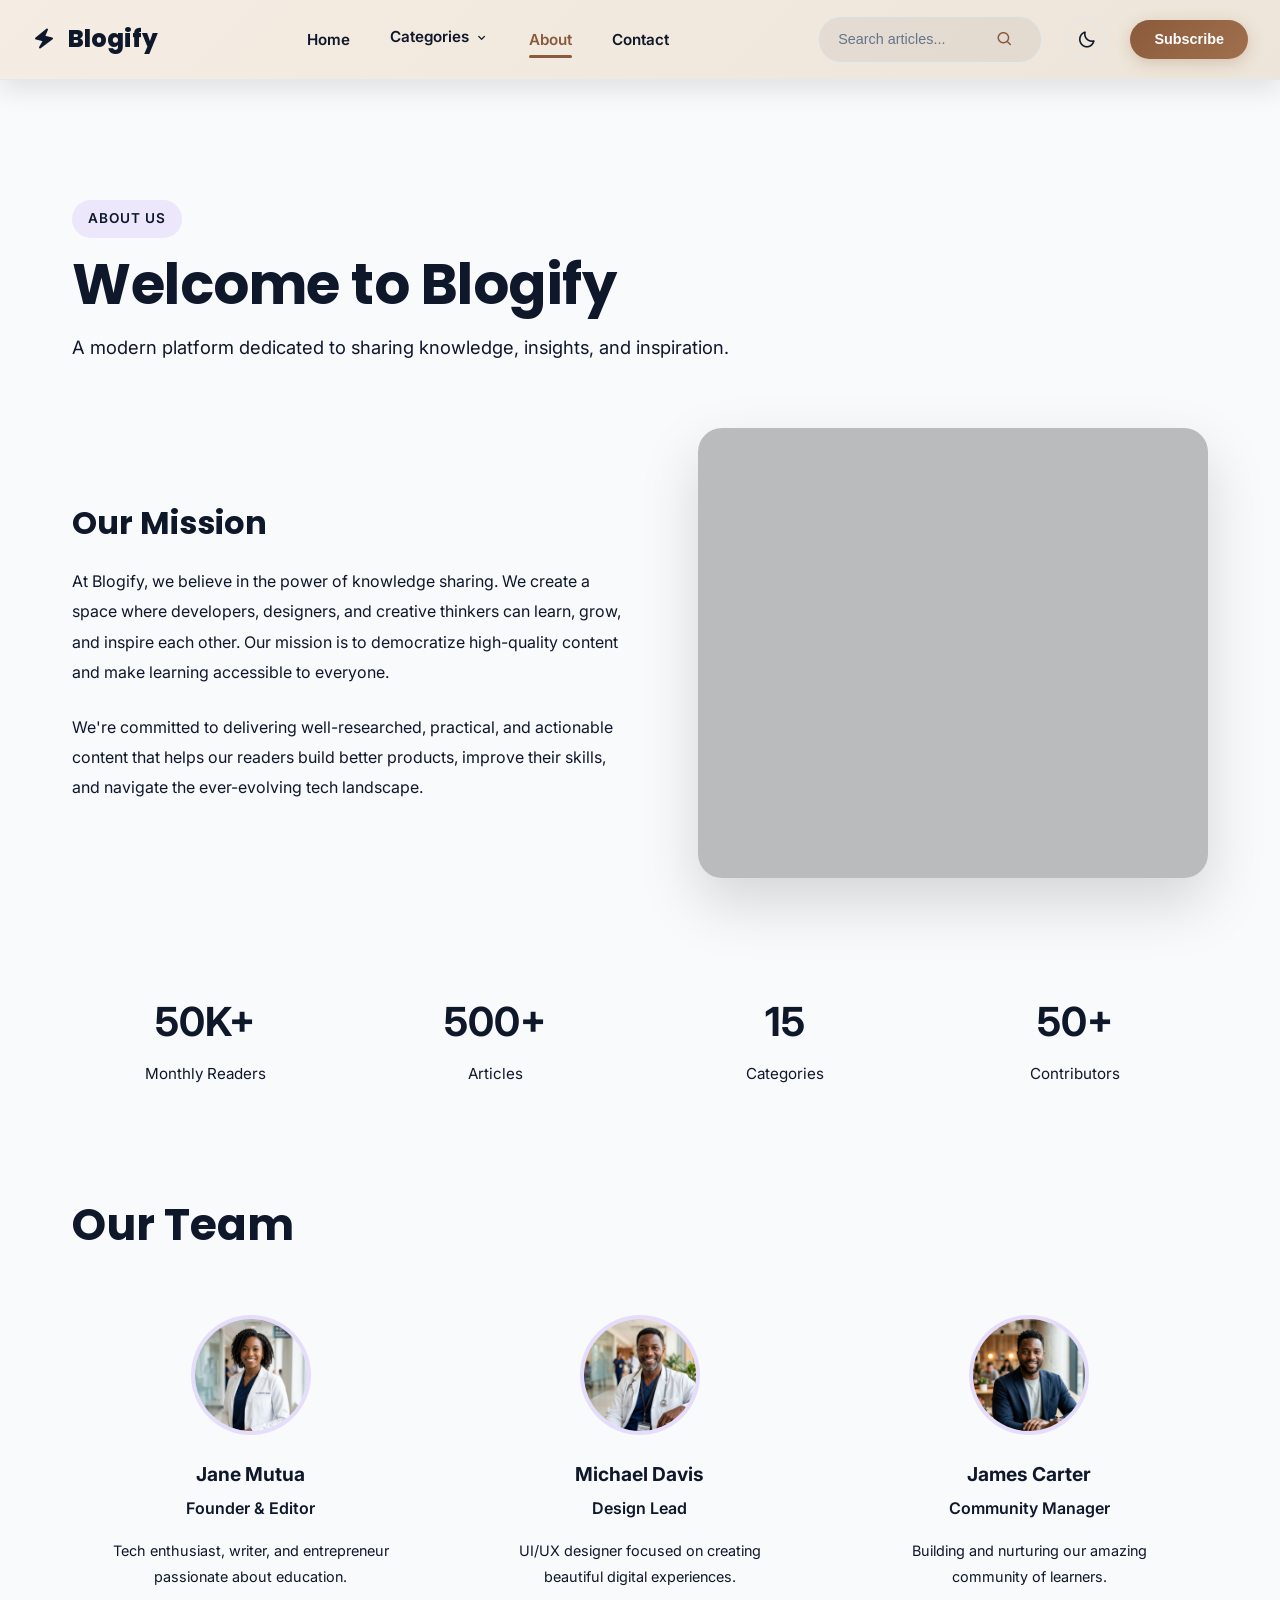
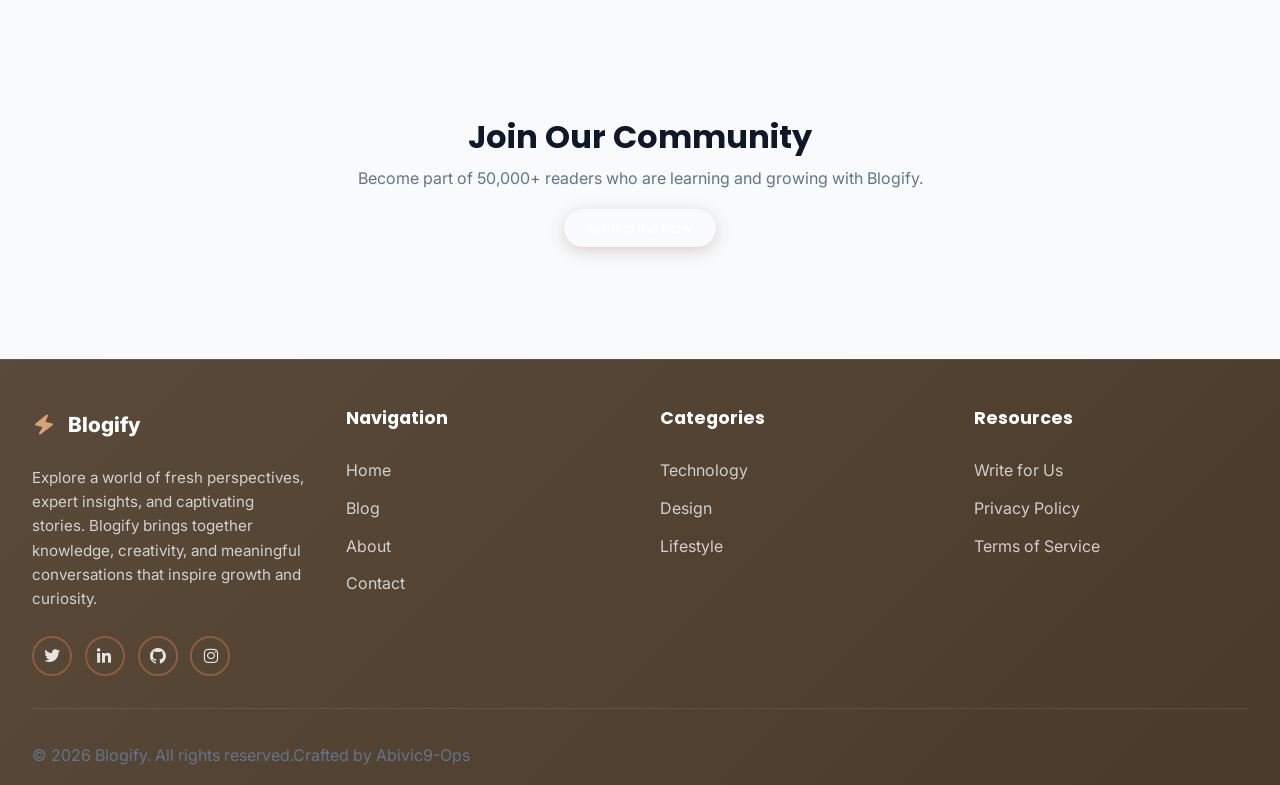
==== commit d57f792b: "Refined some parts of the Blogify project into a clean modern and consistent design" ====
--- a/about.html
+++ b/about.html
@@ -115,7 +115,9 @@
         <div style="margin-top: 4rem; padding: 2rem; background: linear-gradient(135deg, var(--primary-purple) 0%, var(--primary-violet) 100%); border-radius: 12px; color: white; text-align: center;">
             <h3>Join Our Community</h3>
             <p>Become part of 50,000+ readers who are learning and growing with Blogify.</p>
-            <button class="subscribe-btn" style="margin-top: 1rem; background: white; color: var(--primary-purple);">Subscribe Now</button>
+            <button class="subscribe-btn" style="margin-top: 1rem; background:var(--primary-green); color: var(--text-white); hover:var(--primary-purple);">
+                Subscribe Now
+            </button>
         </div>
     </div>
 
